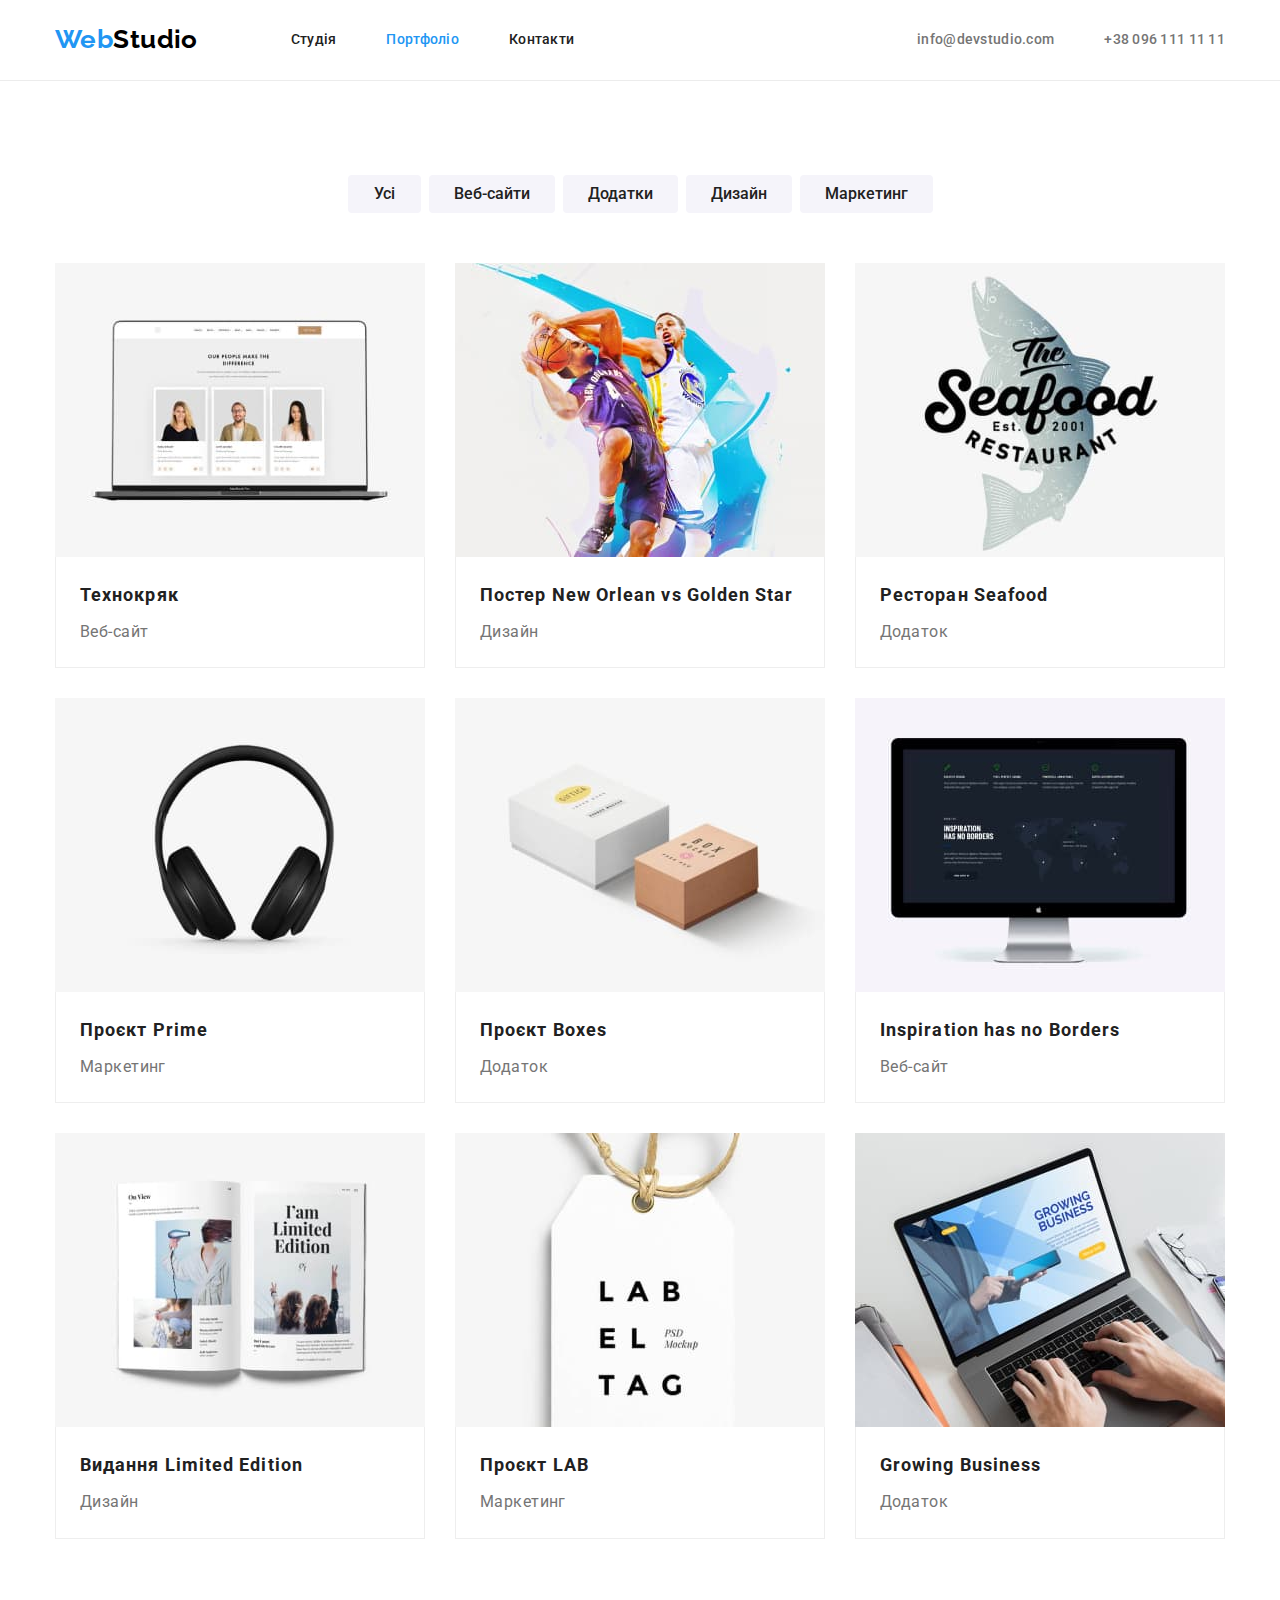
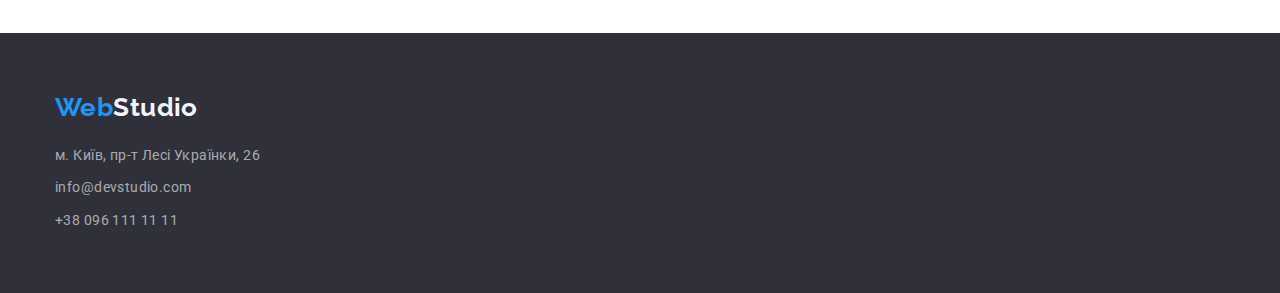
==== portfolio.html @ 17e1e7e5 "cloned repository and copied files from folder goit-markup-hw-03" ====
<!DOCTYPE html>
<html lang="uk">
<head>
    <meta charset="UTF-8">
    <meta http-equiv="X-UA-Compatible" content="IE=edge">
    <meta name="viewport" content="width=device-width, initial-scale=1.0">
    <link rel="preconnect" href="https://fonts.googleapis.com">
    <link rel="preconnect" href="https://fonts.gstatic.com" crossorigin>
    <link
        href="https://fonts.googleapis.com/css2?family=Oleo+Script&family=Raleway:wght@700&family=Roboto:wght@400;500;700;900&display=swap"
        rel="stylesheet">
    <link rel="stylesheet" href="https://cdnjs.cloudflare.com/ajax/libs/modern-normalize/1.1.0/modern-normalize.min.css">
    <link rel="stylesheet" href="./css/styles.css">
    <title>Portfolio</title>
</head>
<body class="page">

    <!--Header-->
    
    <header class="header">
        <div class="container">
            <nav class="header-nav">
                <a href="./index.html" class="logo">Web<span class="studio">Studio</span></a>
                <ul class="site-nav list">
                    <li class="item"><a href="./index.html" class="link">Студія</a></li>
                    <li class="item"><a href="./portfolio.html" class="portfolio link">Портфоліо</a></li>
                    <li class="item"><a href="#" class="link">Контакти</a></li>
                </ul>
    
                <ul class="contacts list">
                    <li class="item">
                        <a href="mailto:info@devstudio.com" class="link">info@devstudio.com</a>
                    </li>
                    <li class="item">
                        <a href="tel:+380961111111" class="link">+38 096 111 11 11</a>
                    </li>
                </ul>
            </nav>
        </div>
    </header>

    <!--Main content-->
    
    <main>

        <!--Секція фільтрів-->

        <section class="projects-section section">
            <div class="container">
                <h1 class="visually-hidden">Фільтри</h1>
                <ul class="button list">
                    <li class="item">
                        <button type="button" class="filter">Усі</button>
                    </li>
                    <li class="item">
                        <button type="button" class="filter">Веб-сайти</button>
                    </li>
                    <li class="item">
                        <button type="button" class="filter">Додатки</button>
                    </li>
                    <li class="item">
                        <button type="button" class="filter">Дизайн</button>
                    </li>
                    <li class="item">
                        <button type="button" class="filter">Маркетинг</button>
                    </li>
                </ul>
           
                    <!-- Projects -->

                <ul class="projects list">
                    <li class="item">
                        <a href="#" class="link">
                            <img src="./img/images-portfolio/web-site.jpg" alt="фото вебсайту технокряк" width="370">
                            <div class="projects-bottom">
                                <h2 class="projects-title">Технокряк</h2>
                                <p class="projects-text">Веб-сайт</p>
                            </div>
                            
                        </a>
                    </li>
                    <li class="item">
                        <a href="#" class="link">
                            <img src="./img/images-portfolio/poster.jpg" alt="фото постера з баскетболістами" width="370">
                            <div class="projects-bottom">
                                <h2 class="projects-title">Постер New Orlean vs Golden Star</h2>
                                <p class="projects-text">Дизайн</p>
                            </div>
                            
                        </a>
                    </li>
                    <li class="item">
                        <a href="#" class="link">
                            <img src="./img/images-portfolio/seafood-restaurant.jpg" alt="лого додатку ресторану морепродуктів"
                                        width="370">
                             <div class="projects-bottom">
                                <h2 class="projects-title">Ресторан Seafood</h2>
                                <p class="projects-text">Додаток</p>
                             </div> 
                        </a>
                    </li>
                    <li class="item">
                        <a href="#" class="link">
                            <img src="./img/images-portfolio/prime-project.jpg" alt="фото чорних навушників" width="370">
                            <div class="projects-bottom">
                                <h2 class="projects-title">Проєкт Prime</h2>
                                <p class="projects-text">Маркетинг</p>
                            </div>
                            </a>
                    </li>
                    <li class="item">
                        <a href="#" class="link">
                            <img src="./img/images-portfolio/boxes-project.jpg" alt="фото коробок" width="370">
                            <div class="projects-bottom">
                                <h2 class="projects-title">Проєкт Boxes</h2>
                                <p class="projects-text">Додаток</p>
                            </div>
                        </a>
                    </li>
                    <li class="item">
                        <a href="#" class="link">
                            <img src="./img/images-portfolio/inspiration.jpg" alt="фото екрану компютера з вебсайтом" width="370">
                            <div class="projects-bottom">
                                <h2 class="projects-title">Inspiration has no Borders</h2>
                                <p class="projects-text">Веб-сайт</p>
                            </div>
                        </a>
                    </li>
                    <li class="item">
                        <a href="#" class="link">
                            <img src="./img/images-portfolio/limited-edition.jpg" alt="фото сторінок журналу" width="370">
                            <div class="projects-bottom">
                                <h2 class="projects-title">Видання Limited Edition</h2>
                                <p class="projects-text">Дизайн</p>
                            </div>
                        </a>
                    </li>
                    <li class="item">
                        <a href="#" class="link">
                            <img src="./img/images-portfolio/lab-project.jpg" alt="фото лейблу" width="370">
                            <div class="projects-bottom">
                                <h2 class="projects-title">Проєкт LAB</h2>
                                <p class="projects-text">Маркетинг</p>
                            </div> 
                        </a>
                    </li>
                    <li class="item">
                        <a href="#" class="link">
                            <img src="./img/images-portfolio/growing-business.jpg" alt="фото рук на клавіатурі ноутбука" width="370">
                            <div class="projects-bottom">
                                <h2 class="projects-title">Growing Business</h2>
                                <p class="projects-text">Додаток</p>
                            </div>
                        </a>
                    </li>
                </ul>
            </div>
        </section>
    </main>

    <!--Footer-->
    
    <footer class="footer">
        <div class="container">
            <a href="./index.html" class="logo">Web<span class="footer-studio">Studio</span></a>
            <address class="address">
                <ul class="address-list list">
                    <li class="item">
                        <a href="https://goo.gl/maps/ABT1sgPgkGxVieh79" target="_blank" rel="noopener nofollow noreferrer"
                            class="link">м. Київ, пр-т Лесі Українки, 26</a>
                    </li>
                    <li class="item">
                        <a href="mailto:info@devstudio.com" class="link">info@devstudio.com</a>
                    </li>
                    <li class="item">
                        <a href="tel:+380961111111" class="link">+38 096 111 11 11</a>
                    </li>
                </ul>
            </address>
        </div>
    </footer>
</body>
</html>
---- css/styles.css ----
:root {
    --primary-text-color: #757575;
    --title-text-color: #212121;
    --accent-color: #2196F3;
    --primary-background-color: #F5F4FA;
    --secondary-background-color: #2F303A;
    --logo-color: #000000;
    --white: #FFFFFF;
    --header-border: #ECECEC;
    --projects-border: #EEEEEE;
}

body {
    color: var(--primary-text-color);

    font-family: 'Roboto', sans-serif;
    letter-spacing: 0.03em;
    font-size: 14px;
    line-height: 1.71;
}

.list {
    list-style: none;
    padding: 0;
    margin: 0;
}

.container {
    width: 1200px;
    margin-left: auto;
    margin-right: auto;
    padding-left: 15px;
    padding-right: 15px;
}

.hero .container {
    padding-top: 200px;
    padding-bottom: 200px;
}

/* Header */

.header {
    border-bottom: 1px solid var(--header-border);
}

.header-nav {
    display: flex;
    align-items: center;
}

.logo {
    color: var(--accent-color);
    font-family: 'Raleway', sans-serif;

    font-weight: 700;
    font-size: 26px;
    line-height: 1.12;

    text-decoration: none;
}

.studio {
    color: var(--logo-color);

    font-family: 'Raleway', sans-serif;
    font-weight: 700;
    font-size: 26px;
    line-height: 1.12;

    text-decoration: none;
}

/* Site nav */

.site-nav {
    display: flex;
    margin-left: 93px;
}

.site-nav .item:not(:last-child) {
    margin-right: 50px;
}

.site-nav .link {
    display: block;
    padding-top: 32px;
    padding-bottom: 32px;
    
    color: var(--title-text-color);
    font-weight: 500;
    font-size: 14px;
    line-height: 1.14;
    letter-spacing: 0.02em;
    text-decoration: none;
}

.site-nav .link:hover,
.site-nav .link:focus {
    color: var(--accent-color);
}

.site-nav .studio,
.site-nav .portfolio {
    color: var(--accent-color);
}

/* Contacts */

.contacts {
    display: flex;
    margin-left: auto;
}

.contacts .item+.item {
    margin-left: 50px;
}

.contacts .link {
    color: var(--primary-text-color);

    font-weight: 500;
    font-size: 14px;
    line-height: 16px;
    letter-spacing: 0.02em;
    text-decoration: none;
}

.contacts .link:hover, 
.contacts .link:focus {
    color: var(--accent-color);
}

/* Hero */

h1,
h2,
h3,
h4,
h5,
h6,
ul,
p {
    margin: 0;
    padding-left: 0;
}

.hero {
    background-color: var(--secondary-background-color);
    text-align: center;
}

.hero-title {
    margin: 0 auto 30px auto;
    color: var(--white);
    font-weight: 900;
    font-size: 44px;
    line-height: 1.4;
    width: 696px;
    letter-spacing: 0.06em;
    text-transform: uppercase;
}

.btn {
    display: inline-block;
    border: none;
    box-shadow: 0px 4px 4px rgba(0, 0, 0, 0.15);
    border-radius: 4px;
    padding: 10px 32px;

    background-color: var(--accent-color);
    color: var(--primary-background-color);

    cursor: pointer;

    font-family: inherit;
    font-weight: 700;
    font-size: 16px;
    line-height: 1.9;
    letter-spacing: 0.06em;
}

.btn:active {
    color: var(--secondary-background-color);
}

/* Sections */

.section {
    padding-top: 94px;
    padding-bottom: 94px;
}

.section-work {
    padding-top: 0;
    padding-bottom: 94px;
}

.section-work .img {
    display: flex;
}

.img .item:not(:last-child) {
    margin-right: 30px;
}

img {
    display: block;
    max-width: 100%;
    height: auto;
}

.section .section-title,
.section-team .section-title {
    color: var(--title-text-color);

    font-weight: 700;
    font-size: 36px;
    line-height: 1.17;
    text-align: center;
}

.section-title {
    margin-bottom: 50px;
}

.section-team .photos {
    display: flex;
}

.item-card {
    background-color: var(--white);
    box-shadow: 0px 1px 3px rgba(0, 0, 0, 0.12), 0px 1px 1px rgba(0, 0, 0, 0.14), 0px 2px 1px rgba(0, 0, 0, 0.2);
    border-radius: 0px 0px 4px 4px;
}

.item-card .title {
    margin-top: 30px;
    margin-bottom: 10px;
}

.item-card .photos-text {
    padding-bottom: 30px;
}

.photos .item-card:not(:last-child) {
    margin-right: 30px;
}

.photos .title {
    font-weight: 500;
    font-size: 16px;
    line-height: 19px;
    text-align: center;
}

.photos .photos-text {
    font-weight: 400;
    font-size: 16px;
    line-height: 1.19;
    text-align: center;
}

.advantage-list {
    display: flex;
    flex-wrap: wrap;
}

.advantage-list .item:last-child {
    margin-right: 0;
}

.advantage-list .item {
    width: 270px;
    margin-right: 30px;
}

.advantage-list .title {
    margin-bottom: 10px;
    color: var(--title-text-color);

    font-weight: 700;
    font-size: 14px;
    line-height: 1.14;
    text-transform: uppercase;
}

.photos .title {
    color: var(--title-text-color);

}

.section-team {
    background-color: var(--primary-background-color);
}

.button {
    display: flex;
    justify-content: center;
    margin-bottom: 50px;
    
}

.button .item:not(:last-child) {
    margin-right: 8px;
    
}

.item .filter {
    display: inline-block;
    border: none;
    border-radius: 4px;
    padding: 6px 25px;
    min-width: 73px;


    background-color: var(--primary-background-color);
    color: var(--title-text-color);

    cursor: pointer;

    font-family: inherit;
    font-weight: 500;
    font-size: 16px;
    line-height: 1.6;
    text-align: center;
}

.filter:hover,
.filter:focus {
    background-color: var(--accent-color);
    color: var(--white);
}

.projects {
    display: flex;
    flex-wrap: wrap;
}


.projects .item {
    flex-basis: calc(100% - 60px * 30px / 3);
    
}

.projects .item:not(:nth-child(3n)) {
    margin-right: 30px;
}

.projects .item:not(:nth-last-child(-n + 3)) {
    margin-bottom: 30px;
}

.projects .link {
    text-decoration: none;
}

.projects .projects-title {
    margin-bottom: 4px;
    color: var(--title-text-color);

    font-weight: 700;
    font-size: 18px;
    line-height: 2;
    letter-spacing: 0.06em;
}

.projects .projects-text {
    color: var(--primary-text-color);
    font-weight: 400;
    font-size: 16px;
    line-height: 1.9;
    text-decoration: none;
}

.projects-bottom {
    padding: 20px 24px;
    border-bottom: 1px solid var(--projects-border);
    border-right: 1px solid var(--projects-border);
    border-left: 1px solid var(--projects-border);
}

.visually-hidden {
    position: absolute;
    clip: rect(0 0 0 0);
    width: 1px;
    height: 1px;
    margin: -1px;
}

/* Footer */

.footer {
    padding-top: 60px;
    padding-bottom: 60px;
    background-color: var(--secondary-background-color);
}

.footer-studio {
    color: var(--primary-background-color);

    font-family: 'Raleway', sans-serif;
    font-weight: 700;
    font-size: 26px;
    line-height: 1.12;

    text-decoration: none;
}

.footer .link {
    color: rgba(255, 255, 255, 0.6);

    text-decoration: none;
}

.footer .link:hover,
.footer .link:focus {
    color: var(--primary-background-color);
}

.address-list .item:not(:last-child) {
    margin-bottom: 9px;
}

.address {
    margin-top: 20px;
    font-style: inherit;
    font-size: 14px;
    line-height: 1.7;
}
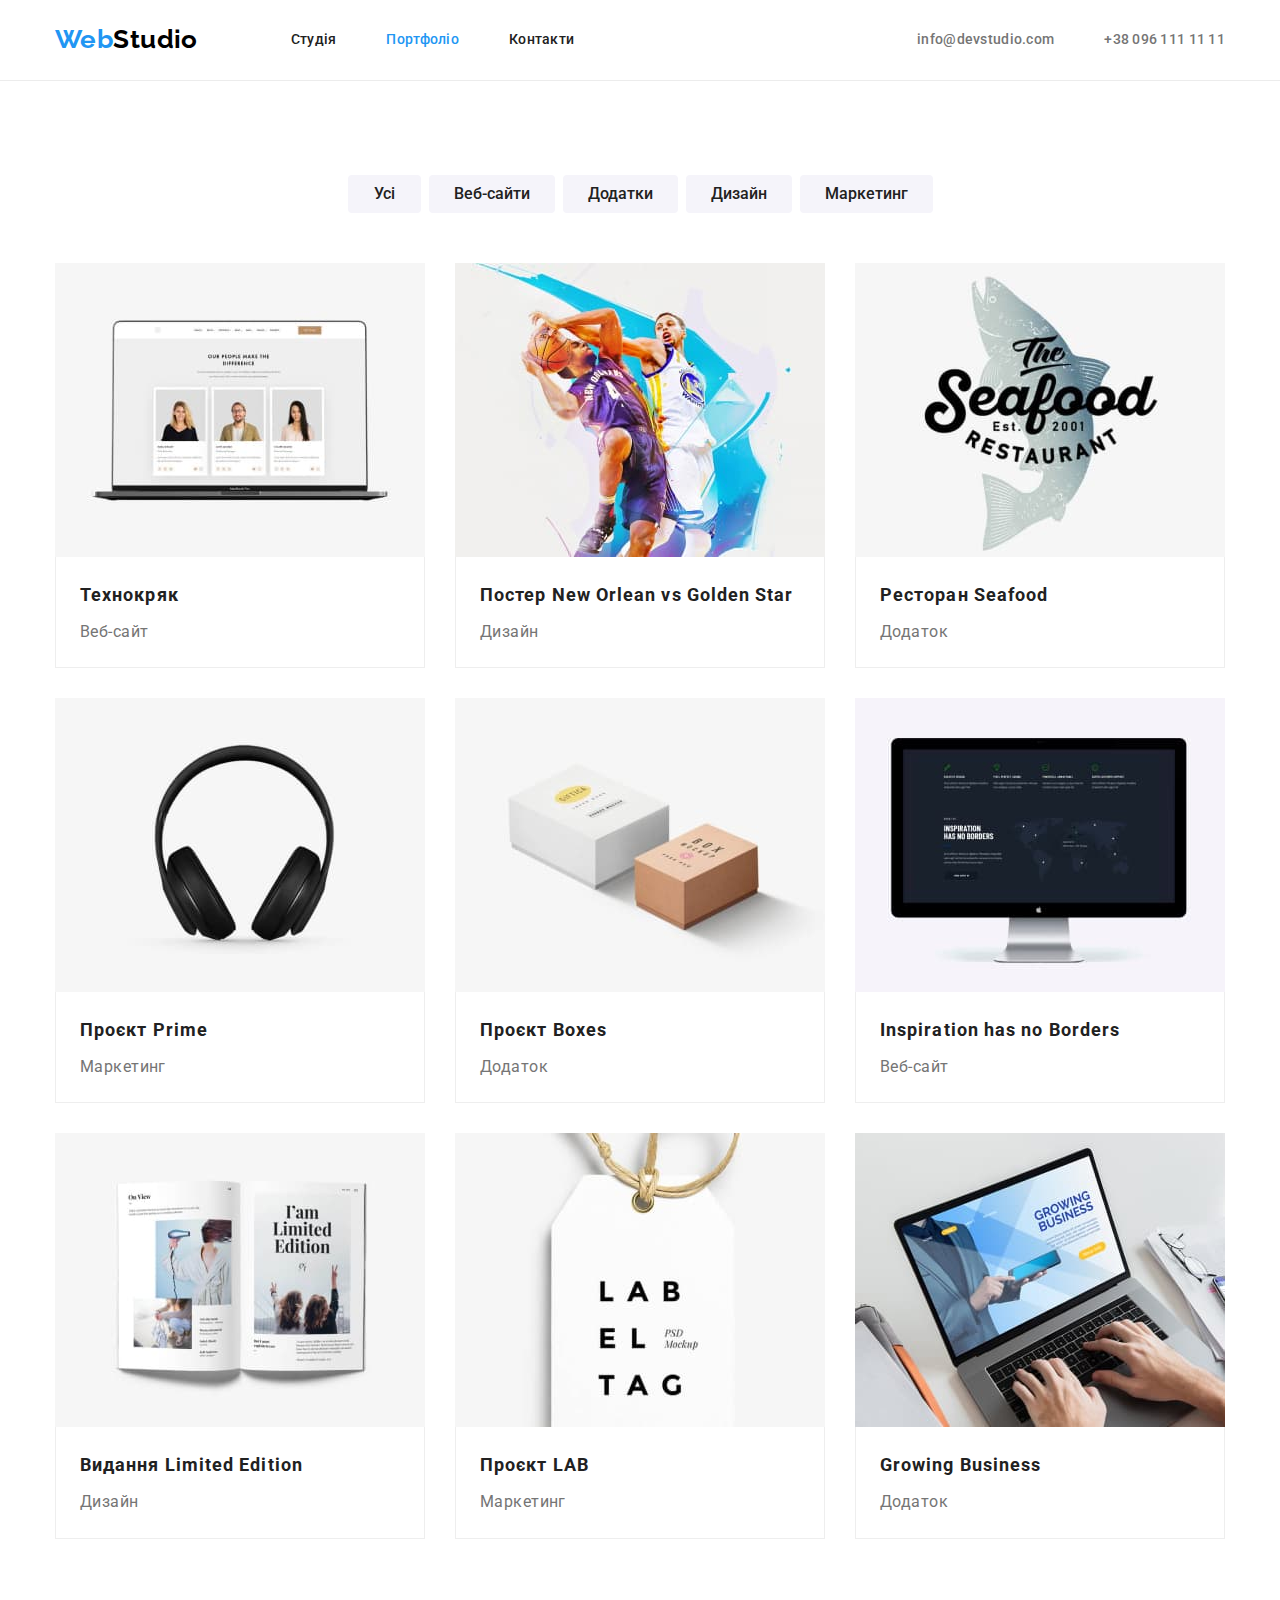
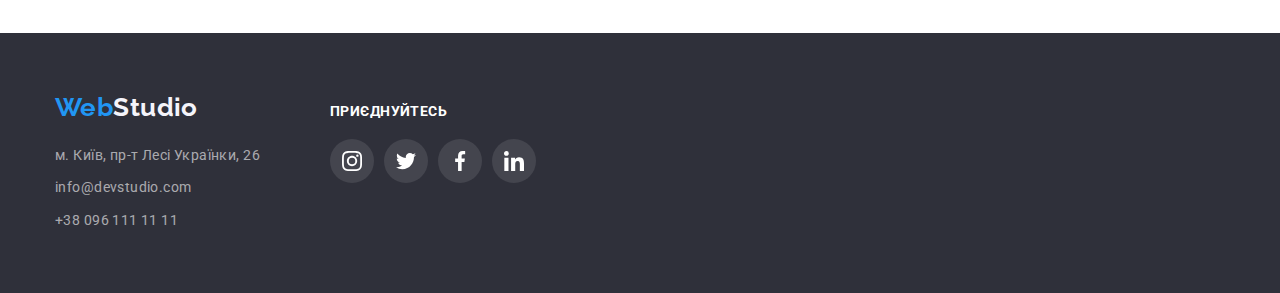
==== commit 8706d24f: "added icons to footer in portfolio.html" ====
--- a/portfolio.html
+++ b/portfolio.html
@@ -66,7 +66,7 @@
                     </li>
                 </ul>
            
-                    <!-- Projects -->
+                    <!-- Картки проєктів-->
 
                 <ul class="projects list">
                     <li class="item">
@@ -161,22 +161,70 @@
     <!--Footer-->
     
     <footer class="footer">
-        <div class="container">
-            <a href="./index.html" class="logo">Web<span class="footer-studio">Studio</span></a>
-            <address class="address">
-                <ul class="address-list list">
-                    <li class="item">
-                        <a href="https://goo.gl/maps/ABT1sgPgkGxVieh79" target="_blank" rel="noopener nofollow noreferrer"
-                            class="link">м. Київ, пр-т Лесі Українки, 26</a>
-                    </li>
-                    <li class="item">
-                        <a href="mailto:info@devstudio.com" class="link">info@devstudio.com</a>
-                    </li>
-                    <li class="item">
-                        <a href="tel:+380961111111" class="link">+38 096 111 11 11</a>
-                    </li>
-                </ul>
-            </address>
+        <div class="footer-container container">
+            <div class="logo-address">
+                <a href="./index.html" class="logo">Web<span class="footer-studio">Studio</span></a>
+                <address class="address">
+                    <ul class="address-list list">
+                        <li class="item">
+                            <a href="https://goo.gl/maps/ABT1sgPgkGxVieh79" target="_blank"
+                                rel="noopener nofollow noreferrer" class="link">м. Київ, пр-т Лесі Українки, 26</a>
+                        </li>
+                        <li class="item">
+                            <a href="mailto:info@devstudio.com" class="link">info@devstudio.com</a>
+                        </li>
+                        <li class="item">
+                            <a href="tel:+380961111111" class="link">+38 096 111 11 11</a>
+                        </li>
+                    </ul>
+                </address>
+            </div>
+            <div class="footer-social">
+                <h2 class="footer-title">Приєднуйтесь</h2>
+                <ul class="social list">
+                    <li class="social-item">
+                        <div class="link-svg">
+                            <a href="https://www.instagram.com/" target="_blank" rel="noopener noreferrer nofollow"
+                                class="social-link">
+                                <svg class="social-svg">
+                                    <use href="./img/icons.svg#icon-instagram"></use>
+                                </svg>
+                            </a>
+                        </div>
+                    </li>
+                    <li class="social-item">
+                        <div class="link-svg">
+                            <a href="https://twitter.com/" target="_blank" rel="noopener noreferrer nofollow"
+                                class="social-link">
+                                <svg class="social-svg">
+                                    <use href="./img/icons.svg#icon-twitter-svg"></use>
+                                </svg>
+                            </a>
+                        </div>
+                    </li>
+                    <li class="social-item">
+                        <div class="link-svg">
+                            <a href="https://www.facebook.com/" target="_blank" rel="noopener noreferrer nofollow"
+                                class="social-link">
+                                <svg class="social-svg">
+                                    <use href="./img/icons.svg#icon-facebook"></use>
+                                </svg>
+                            </a>
+                        </div>
+                    </li>
+                    <li class="social-item">
+                        <div class="link-svg">
+                            <a href="https://www.linkedin.com/" target="_blank" rel="noopener noreferrer nofollow"
+                                class="social-link">
+                                <svg class="social-svg">
+                                    <use href="./img/icons.svg#icon-linkedin"></use>
+                                </svg>
+                            </a>
+                        </div>
+    
+                    </li>
+                </ul>
+            </div>
         </div>
     </footer>
 </body>
--- a/css/styles.css
+++ b/css/styles.css
@@ -8,6 +8,7 @@
     --white: #FFFFFF;
     --header-border: #ECECEC;
     --projects-border: #EEEEEE;
+    --social-link: #AFB1B8;
 }
 
 body {
@@ -36,6 +37,18 @@
 .hero .container {
     padding-top: 200px;
     padding-bottom: 200px;
+    max-width: 1600px;
+    min-height: 600px;
+    width: auto;
+
+    background-image: linear-gradient( 
+    to right , rgba(47, 48, 58, 0.4) ,
+    rgba(0, 0, 0, 0.2)),
+    url(../img/background-img.jpg);
+    background-repeat: no-repeat;
+    background-position: center;
+    background-size: cover;
+    background-color: #C4C4C4;
 }
 
 /* Header */
@@ -92,6 +105,10 @@
     font-size: 14px;
     line-height: 1.14;
     letter-spacing: 0.02em;
+    
+}
+
+.link {
     text-decoration: none;
 }
 
@@ -114,6 +131,20 @@
 
 .contacts .item+.item {
     margin-left: 50px;
+}
+
+.contacts-icon {
+    margin-right: 10px;
+    fill: var(--primary-text-color);
+}
+
+.contacts-icon:hover,
+.contacts-icon:focus {
+    fill: var(--accent-color);
+}
+
+.icon-svg {
+    margin-right: 10px;
 }
 
 .contacts .link {
@@ -123,7 +154,6 @@
     font-size: 14px;
     line-height: 16px;
     letter-spacing: 0.02em;
-    text-decoration: none;
 }
 
 .contacts .link:hover, 
@@ -186,6 +216,20 @@
 
 /* Sections */
 
+.advantage-container {
+    padding-top: 20px;
+    padding-bottom: 20px;
+    margin-bottom: 30px;
+    width: 270px;
+    background-color: var(--primary-background-color);
+}
+
+.advantage-icon {
+    display: block;
+    margin-right: auto;
+    margin-left: auto;
+}
+
 .section {
     padding-top: 94px;
     padding-bottom: 94px;
@@ -261,6 +305,8 @@
     text-align: center;
 }
 
+/* Наші переваги */
+
 .advantage-list {
     display: flex;
     flex-wrap: wrap;
@@ -285,9 +331,10 @@
     text-transform: uppercase;
 }
 
+/* Наша команда */
+
 .photos .title {
     color: var(--title-text-color);
-
 }
 
 .section-team {
@@ -298,13 +345,94 @@
     display: flex;
     justify-content: center;
     margin-bottom: 50px;
-    
 }
 
 .button .item:not(:last-child) {
     margin-right: 8px;
-    
-}
+}
+
+.team-social {
+    display: flex;
+    justify-content: center;
+}
+
+.social-svg {
+    width: 20px;
+    height: 20px;
+    fill: var(--social-link);
+}
+
+.social-link {
+    display: flex;
+    justify-content: center;
+    align-items: center;
+    width: 44px;
+    height: 44px;
+}
+
+.social-link:hover,
+.social-link:focus {
+    background-color: var(--accent-color);
+    border-radius: 50%;
+    align-items: center;
+}
+
+.social-link:hover svg,
+.social-link:focus svg {
+    fill: var(--white);
+}
+
+.link-svg {
+    display: flex;
+}
+
+/* .link-svg:hover svg,
+.link-svg:focus svg {
+    fill: var(--white);
+} */
+
+.team-social .social-item:not(:last-child) {
+    margin-right: 10px;
+}
+
+.team-social .social-item {
+    margin-bottom: 30px;
+}
+
+/* Постійні клієнти */
+
+.client-list {
+    display: flex;
+    justify-content: center;
+}
+
+.client-logo {
+    fill: var(--social-link);
+}
+
+.client-around {
+    display: flex;
+    justify-content: center;
+    align-items: center;
+    margin-right: 30px;
+    width: 170px;
+    height: 92px;
+    border: 1px solid var(--social-link);
+    border-radius: 4px;
+}
+
+.client-around:hover svg,
+.client-around:focus svg {
+    fill: var(--accent-color);
+}
+
+.client-around:hover,
+.client-around:focus {
+    border: 1px solid var(--accent-color);
+    border-radius: 4px;
+}
+
+/* Портфоліо */
 
 .item .filter {
     display: inline-block;
@@ -330,6 +458,7 @@
 .filter:focus {
     background-color: var(--accent-color);
     color: var(--white);
+    box-shadow: 0px 3px 1px rgba(0, 0, 0, 0.1), 0px 1px 2px rgba(0, 0, 0, 0.08), 0px 2px 2px rgba(0, 0, 0, 0.12);
 }
 
 .projects {
@@ -340,7 +469,6 @@
 
 .projects .item {
     flex-basis: calc(100% - 60px * 30px / 3);
-    
 }
 
 .projects .item:not(:nth-child(3n)) {
@@ -351,8 +479,9 @@
     margin-bottom: 30px;
 }
 
-.projects .link {
-    text-decoration: none;
+.projects .item:hover,
+.projects .item:focus {
+    box-shadow: 0px 1px 1px rgba(0, 0, 0, 0.12), 0px 4px 4px rgba(0, 0, 0, 0.06), 1px 4px 6px rgba(0, 0, 0, 0.16);
 }
 
 .projects .projects-title {
@@ -396,6 +525,11 @@
     background-color: var(--secondary-background-color);
 }
 
+.footer-container {
+    display: flex;
+    align-items: baseline;
+}
+
 .footer-studio {
     color: var(--primary-background-color);
 
@@ -409,8 +543,6 @@
 
 .footer .link {
     color: rgba(255, 255, 255, 0.6);
-
-    text-decoration: none;
 }
 
 .footer .link:hover,
@@ -428,3 +560,47 @@
     font-size: 14px;
     line-height: 1.7;
 }
+
+.footer-social {
+    display: flex;
+    flex-direction: column;
+    justify-content: center;
+    margin-left: 70px;
+}
+
+.footer-social .link-svg {
+    display: flex;
+    justify-content: center;
+    align-items: center;
+    background-color: rgba(255, 255, 255, 0.1);
+    border-radius: 50%;
+    width: 44px;
+    height: 44px;
+}
+
+.footer-social .social-link svg {
+    fill: var(--white);
+}
+
+.footer-social .social-item:not(:last-child) {
+    margin-right: 10px;
+}
+
+.footer-social .link-svg:hover,
+.footer-social .link-svg:focus {
+    background-color: var(--accent-color);
+    fill: var(--white);
+}
+
+.social {
+    display: flex;
+    margin-top: 20px;
+}
+
+.footer-title {
+    font-size: 14px;
+    font-weight: 700px;
+    line-height: 16.41px;
+    text-transform: uppercase;
+    color: var(--white);
+}
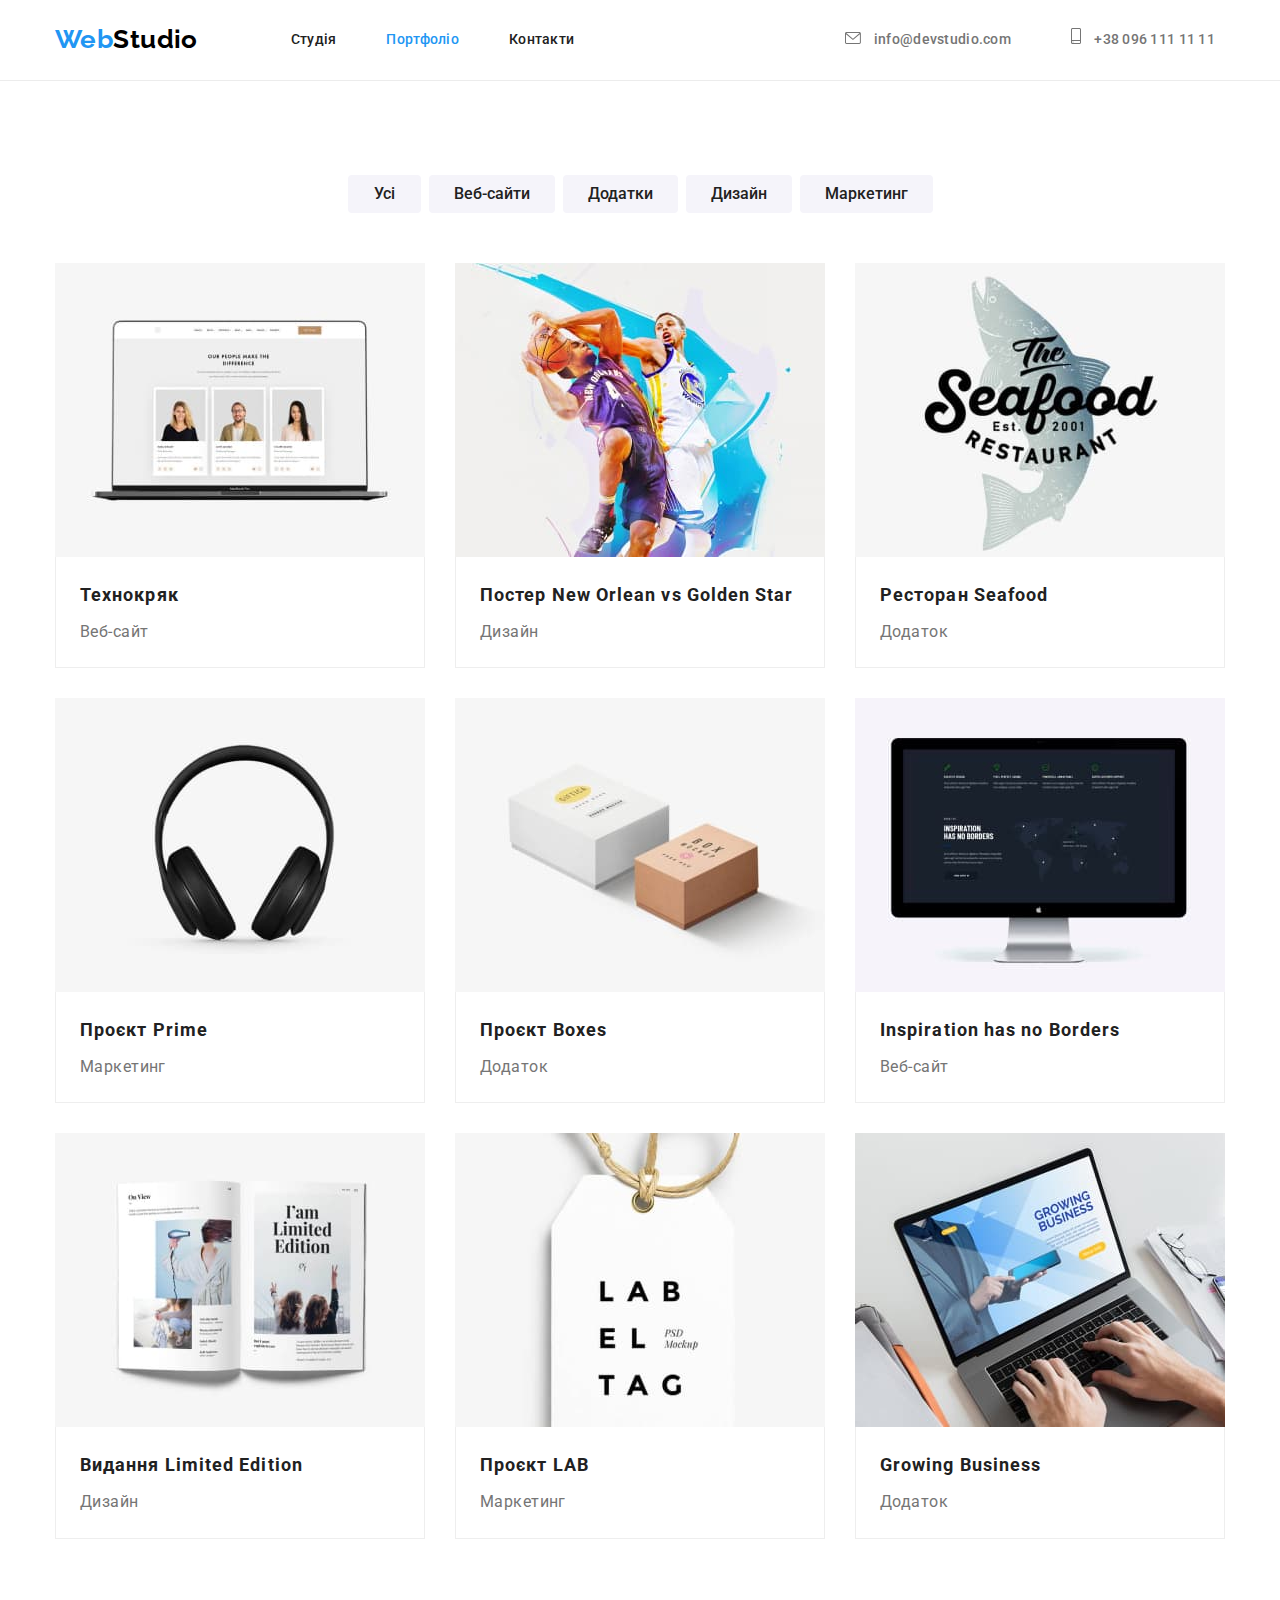
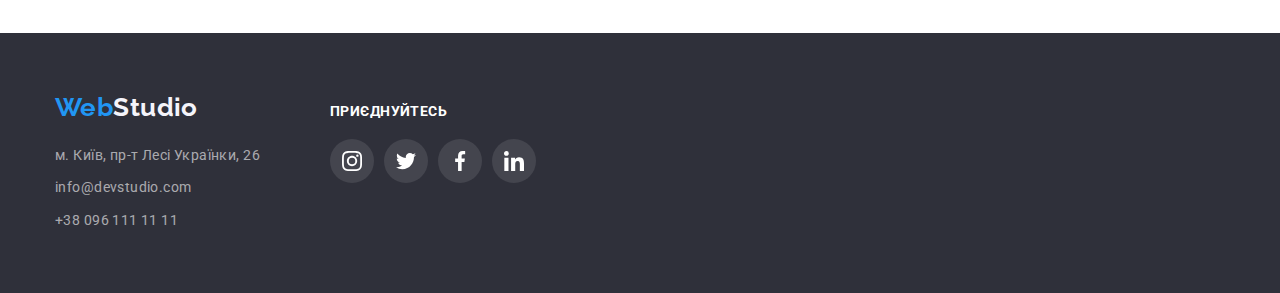
==== commit 9889a3fb: "added icons to header in portfolio.html" ====
--- a/portfolio.html
+++ b/portfolio.html
@@ -29,10 +29,20 @@
     
                 <ul class="contacts list">
                     <li class="item">
-                        <a href="mailto:info@devstudio.com" class="link">info@devstudio.com</a>
-                    </li>
-                    <li class="item">
-                        <a href="tel:+380961111111" class="link">+38 096 111 11 11</a>
+                        <a href="mailto:info@devstudio.com" class="contacts-icon link">
+                            <svg class="icon-svg" width="16" height="12">
+                                <use href="./img/icons.svg#icon-envelope-hover"></use>
+                            </svg>
+                            info@devstudio.com
+                        </a>
+                    </li>
+                    <li class="item">
+                        <a href="tel:+380961111111" class="contacts-icon link">
+                            <svg class="icon-svg" width="10" height="16">
+                                <use href="./img/icons.svg#icon-smartphone"></use>
+                            </svg>
+                            +38 096 111 11 11
+                        </a>
                     </li>
                 </ul>
             </nav>
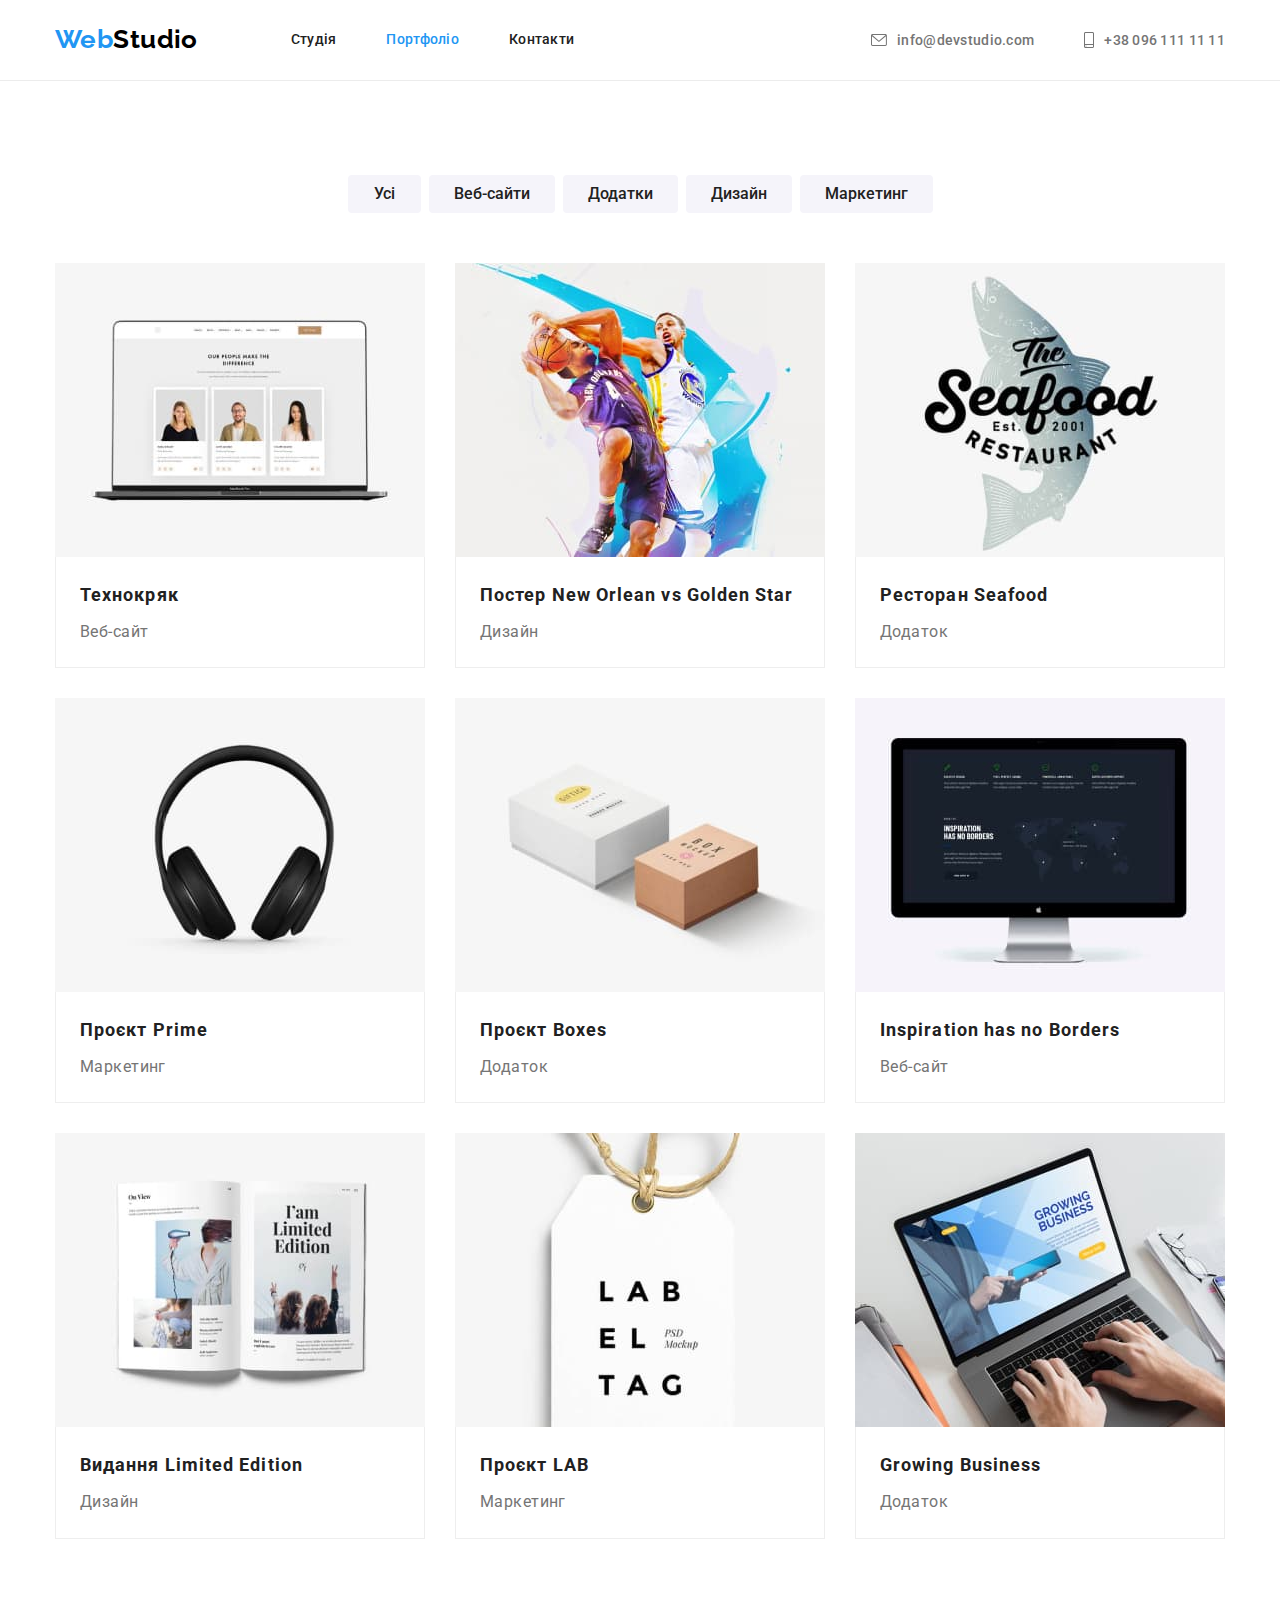
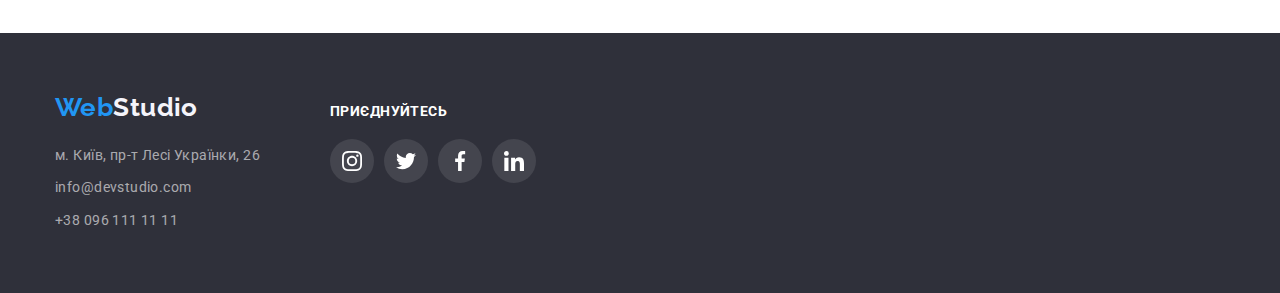
==== commit 513c5215: "fixed mistakes, deleted unnecessary containers in index.html and portfolio.html" ====
--- a/portfolio.html
+++ b/portfolio.html
@@ -85,8 +85,7 @@
                             <div class="projects-bottom">
                                 <h2 class="projects-title">Технокряк</h2>
                                 <p class="projects-text">Веб-сайт</p>
-                            </div>
-                            
+                            </div>                        
                         </a>
                     </li>
                     <li class="item">
@@ -190,48 +189,39 @@
                 </address>
             </div>
             <div class="footer-social">
-                <h2 class="footer-title">Приєднуйтесь</h2>
+                <b class="footer-title">Приєднуйтесь</b>
                 <ul class="social list">
                     <li class="social-item">
-                        <div class="link-svg">
-                            <a href="https://www.instagram.com/" target="_blank" rel="noopener noreferrer nofollow"
-                                class="social-link">
-                                <svg class="social-svg">
-                                    <use href="./img/icons.svg#icon-instagram"></use>
-                                </svg>
-                            </a>
-                        </div>
-                    </li>
-                    <li class="social-item">
-                        <div class="link-svg">
-                            <a href="https://twitter.com/" target="_blank" rel="noopener noreferrer nofollow"
-                                class="social-link">
-                                <svg class="social-svg">
-                                    <use href="./img/icons.svg#icon-twitter-svg"></use>
-                                </svg>
-                            </a>
-                        </div>
-                    </li>
-                    <li class="social-item">
-                        <div class="link-svg">
-                            <a href="https://www.facebook.com/" target="_blank" rel="noopener noreferrer nofollow"
-                                class="social-link">
-                                <svg class="social-svg">
-                                    <use href="./img/icons.svg#icon-facebook"></use>
-                                </svg>
-                            </a>
-                        </div>
-                    </li>
-                    <li class="social-item">
-                        <div class="link-svg">
-                            <a href="https://www.linkedin.com/" target="_blank" rel="noopener noreferrer nofollow"
-                                class="social-link">
-                                <svg class="social-svg">
-                                    <use href="./img/icons.svg#icon-linkedin"></use>
-                                </svg>
-                            </a>
-                        </div>
-    
+                        <a href="https://www.instagram.com/" target="_blank" rel="noopener noreferrer nofollow"
+                            class="social-link">
+                            <svg class="social-svg">
+                                <use href="./img/icons.svg#icon-instagram"></use>
+                            </svg>
+                        </a>
+                    </li>
+                    <li class="social-item">
+                        <a href="https://twitter.com/" target="_blank" rel="noopener noreferrer nofollow"
+                            class="social-link">
+                            <svg class="social-svg">
+                                <use href="./img/icons.svg#icon-twitter-svg"></use>
+                            </svg>
+                        </a>
+                    </li>
+                    <li class="social-item">
+                        <a href="https://www.facebook.com/" target="_blank" rel="noopener noreferrer nofollow"
+                            class="social-link">
+                            <svg class="social-svg">
+                                <use href="./img/icons.svg#icon-facebook"></use>
+                            </svg>
+                        </a>
+                    </li>
+                    <li class="social-item">
+                        <a href="https://www.linkedin.com/" target="_blank" rel="noopener noreferrer nofollow"
+                            class="social-link">
+                            <svg class="social-svg">
+                                <use href="./img/icons.svg#icon-linkedin"></use>
+                            </svg>
+                        </a>
                     </li>
                 </ul>
             </div>
--- a/css/styles.css
+++ b/css/styles.css
@@ -34,7 +34,7 @@
     padding-right: 15px;
 }
 
-.hero .container {
+/* .hero .container {
     padding-top: 200px;
     padding-bottom: 200px;
     max-width: 1600px;
@@ -49,7 +49,7 @@
     background-position: center;
     background-size: cover;
     background-color: #C4C4C4;
-}
+} */
 
 /* Header */
 
@@ -134,7 +134,6 @@
 }
 
 .contacts-icon {
-    margin-right: 10px;
     fill: var(--primary-text-color);
 }
 
@@ -148,6 +147,8 @@
 }
 
 .contacts .link {
+    display: flex;
+    align-items: center;
     color: var(--primary-text-color);
 
     font-weight: 500;
@@ -178,6 +179,16 @@
 .hero {
     background-color: var(--secondary-background-color);
     text-align: center;
+    margin: 0 auto;
+    padding-top: 200px;
+    padding-bottom: 200px;
+    max-width: 1600px;
+    min-height: 600px;
+    background-image: linear-gradient(to right, rgba(47, 48, 58, 0.4), rgba(0, 0, 0, 0.2)), url(../img/background-img.jpg);
+    background-repeat: no-repeat;
+    background-position: center;
+    background-size: cover;
+    background-color: #C4C4C4;
 }
 
 .hero-title {
@@ -222,6 +233,7 @@
     margin-bottom: 30px;
     width: 270px;
     background-color: var(--primary-background-color);
+    border-radius: 4px;
 }
 
 .advantage-icon {
@@ -278,13 +290,17 @@
     border-radius: 0px 0px 4px 4px;
 }
 
+.card-bottom {
+    padding-top: 30px;
+    padding-bottom: 30px;
+}
+
 .item-card .title {
-    margin-top: 30px;
     margin-bottom: 10px;
 }
 
 .item-card .photos-text {
-    padding-bottom: 30px;
+    padding-bottom: 16px;
 }
 
 .photos .item-card:not(:last-child) {
@@ -368,6 +384,7 @@
     align-items: center;
     width: 44px;
     height: 44px;
+    border-radius: 50%;
 }
 
 .social-link:hover,
@@ -382,54 +399,40 @@
     fill: var(--white);
 }
 
-.link-svg {
-    display: flex;
-}
-
-/* .link-svg:hover svg,
-.link-svg:focus svg {
-    fill: var(--white);
-} */
-
 .team-social .social-item:not(:last-child) {
     margin-right: 10px;
 }
 
-.team-social .social-item {
-    margin-bottom: 30px;
-}
-
 /* Постійні клієнти */
 
 .client-list {
     display: flex;
-    justify-content: center;
-}
-
-.client-logo {
-    fill: var(--social-link);
-}
-
-.client-around {
+    align-items: center;
+}
+
+.client-link {
     display: flex;
     justify-content: center;
     align-items: center;
     margin-right: 30px;
+    border: 1px solid var(--social-link);
+    border-radius: 4px;
     width: 170px;
     height: 92px;
-    border: 1px solid var(--social-link);
-    border-radius: 4px;
-}
-
-.client-around:hover svg,
-.client-around:focus svg {
+}
+
+.client-link:hover,
+.client-link:focus {
+    border: 1px solid var(--accent-color);
+}
+
+.client-link:hover svg,
+.client-link:focus svg {
     fill: var(--accent-color);
-}
-
-.client-around:hover,
-.client-around:focus {
-    border: 1px solid var(--accent-color);
-    border-radius: 4px;
+} 
+
+.client-logo {
+    fill: var(--social-link);
 }
 
 /* Портфоліо */
@@ -479,8 +482,12 @@
     margin-bottom: 30px;
 }
 
-.projects .item:hover,
-.projects .item:focus {
+.projects .link {
+    display: block;
+}
+
+.projects .link:hover,
+.projects .link:focus {
     box-shadow: 0px 1px 1px rgba(0, 0, 0, 0.12), 0px 4px 4px rgba(0, 0, 0, 0.06), 1px 4px 6px rgba(0, 0, 0, 0.16);
 }
 
@@ -568,7 +575,7 @@
     margin-left: 70px;
 }
 
-.footer-social .link-svg {
+.footer-social .social-link {
     display: flex;
     justify-content: center;
     align-items: center;
@@ -582,16 +589,16 @@
     fill: var(--white);
 }
 
+.footer-social .social-link:hover,
+.footer-social .social-link:focus {
+    background-color: var(--accent-color);
+    fill: var(--white);
+}
+
 .footer-social .social-item:not(:last-child) {
     margin-right: 10px;
 }
 
-.footer-social .link-svg:hover,
-.footer-social .link-svg:focus {
-    background-color: var(--accent-color);
-    fill: var(--white);
-}
-
 .social {
     display: flex;
     margin-top: 20px;
@@ -599,7 +606,7 @@
 
 .footer-title {
     font-size: 14px;
-    font-weight: 700px;
+    font-weight: 700;
     line-height: 16.41px;
     text-transform: uppercase;
     color: var(--white);
